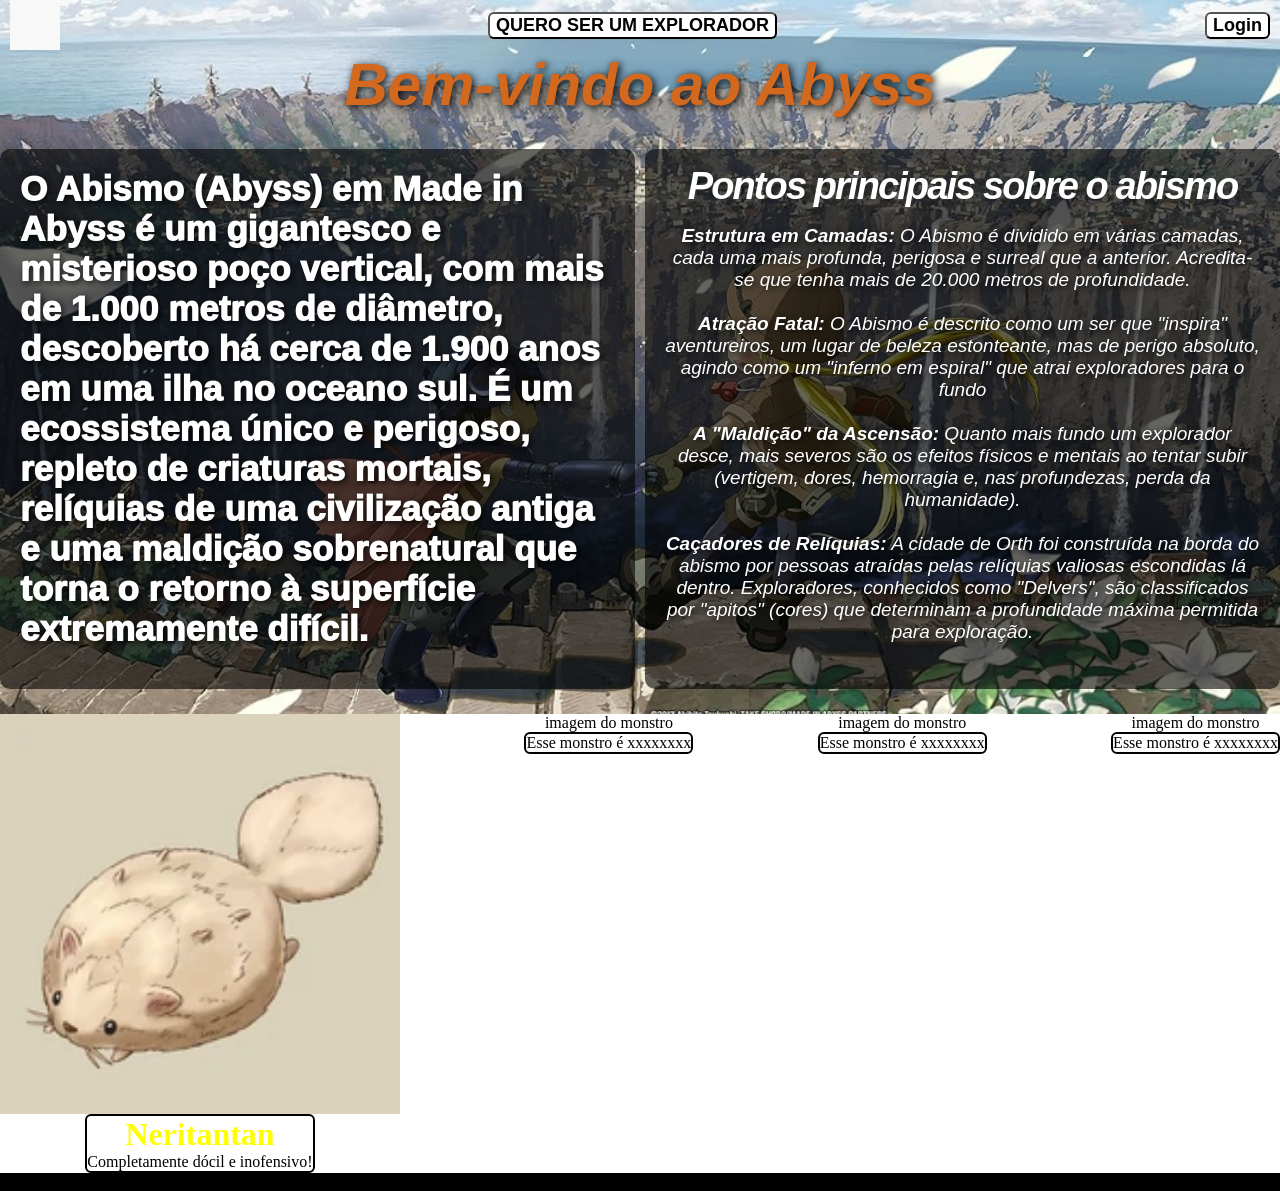
==== index.html @ b4313919 "site 50/100" ====
<!DOCTYPE html>
<html lang="en">
<head>
    <meta charset="UTF-8">
    <meta name="viewport" content="width=device-width, initial-scale=1.0">
    <title>Document</title>
    <link rel="stylesheet" href="style/style.css">
</head>
<body>
      <div class= "conteudo" id="div_conteudo">
        <div class="header">
            <div class="logo"></div>
            <button class="cadastro">QUERO SER UM EXPLORADOR</button>
            <button class="login">Login</button>
        </div>
        <div class="titulo">
        <h1>Bem-vindo ao Abyss</h1>
        </div>
        <div class="introducao">
            <div class="descricaoAbismo">
                    O Abismo (Abyss) em Made in Abyss é um gigantesco 
                    e misterioso poço vertical, com mais de 1.000 metros de diâmetro, 
                    descoberto há cerca de 1.900 anos em uma ilha no oceano sul. 
                    É um ecossistema único e perigoso, repleto de criaturas mortais, 
                    relíquias de uma civilização antiga e uma maldição sobrenatural 
                    que torna o retorno à superfície extremamente difícil.
            </div>
            <div class="caracteristicasAbismo">
                <h1>Pontos principais sobre o abismo</h1><br>
<b>Estrutura em Camadas:</b> O Abismo é dividido em várias camadas, cada uma mais profunda, perigosa e surreal que a anterior. Acredita-se que tenha mais de 20.000 metros de profundidade.<br><br>
<b>Atração Fatal:</b> O Abismo é descrito como um ser que "inspira" aventureiros, um lugar de beleza estonteante, mas de perigo absoluto, agindo como um "inferno em espiral" que atrai exploradores para o fundo<br><br>
<b>A "Maldição" da Ascensão:</b> Quanto mais fundo um explorador desce, mais severos são os efeitos físicos e mentais ao tentar subir (vertigem, dores, hemorragia e, nas profundezas, perda da humanidade).<br><br>
<b>Caçadores de Relíquias:</b> A cidade de Orth foi construída na borda do abismo por pessoas atraídas pelas relíquias valiosas escondidas lá dentro. Exploradores, conhecidos como "Delvers", são classificados
por "apitos" (cores) que determinam a profundidade máxima permitida para exploração.<br><br></li>

            </div>
    </div>
            
        </div>
             <div class="glossario">
            <div class="cartoes">
                <div class="monstros m1">
                    <div class="imagemM1">
                    </div>
                    <div class="descricao">
                        <h1>Neritantan</h1>
                        <p>Completamente dócil e inofensivo!</p>
                    </div>
                </div>
                <div class="monstros c2">
                    imagem do monstro
                    <div class="descricao">
                        Esse monstro é xxxxxxxx
                    </div>
                </div>
                <div class="monstros c3">
                    imagem do monstro
                    <div class="descricao">
                        Esse monstro é xxxxxxxx
                    </div>
                </div>
                <div class="monstros c4">
                    imagem do monstro
                    <div class="descricao">
                        Esse monstro é xxxxxxxx
                    </div>
                    
                </div>
            </div>
        </div>
        <footer>
            <div class="footer">
                Made by : Vinicius De Melo Rodrigues SPTECHER
            </div>
        </footer>

</body>
</html>
---- style/style.css ----
*{
    margin: 0;
}
.header{
    display: flex;
    justify-content: space-between;
   
    align-items: center;
    height: 50px;   
}
.logo{
    display: flex;
    background-image: url(../assets/logo.png);
    width: 50px;
    height: 50px;
    margin-left: 10px;
}
.cadastro{
    border-radius: 6px;
    outline: none;
    background:white;
    text-decoration: solid;
    font-size: large;
    font-family: Arial, Helvetica, sans-serif;
    font-weight: bold;
}
.cadastro:hover{
    background-color:gray;
    cursor: pointer;
    transition: 0.3s;
}
.login{
     border-radius: 6px;
    outline: none;
    background:white;
    text-decoration: solid;
    font-size: large;
    font-family: Arial, Helvetica, sans-serif;
    font-weight: bold;
    margin-right: 10px;
}
.conteudo{
    display: flex;
    position: relative;
    overflow: hidden;
    flex-direction: column;
    
}
.conteudo::before{
    content: "";
    top: 0; left: 0; right: 0; bottom: 0;
    position: absolute;
    background-size: cover; 
    background-image: url(../assets/background.jpg);
    z-index: -1;
    
    
}
.introducao{
    display: flex;
    flex-direction: row;
    align-items: center;
    margin-top: 5px;
    height: 590px;
}
.introducao h1{
      font-weight: 900;
    font-family: 'Arial Black', sans-serif;
    letter-spacing: -0.05em;
    line-height: 0.9;
    text-shadow: 5px 5px 5px rgba(0, 0, 0, 0.2);
    width: 100%;
}
.cartoes{
    display: flex;
    flex-direction: row;
    justify-content: space-between;
}
.glossario{
}

.cartoes{
  display: flex;
  gap: 50px;
}
.c1{

}
.descricao{
    border: 2px solid black;
    border-radius: 6px; 
}
.monstros{
    display: flex;
    flex-direction: column;
    align-items: center;
}
.footer{
    display: flex;
    background-color: black;
    justify-content: center;
}

.imagemM1{
    background-image: url(../assets/Neritantan_Anime_Square\ \(1\).webp);
    background-size: cover;
    height: 400px;
    width: 400px;
}
.descricao h1{
    display: flex;
    flex-direction: column;
    justify-content: center;
    align-items: center;
    color: yellow;
}
.descricaoAbismo{
    width: 50%;
    background-size: cover;
    font-weight: 1000;
    font-size: 35px;
    font-family:Verdana, Geneva, Tahoma, sans-serif;
    background: rgba(0, 0, 0, 0.6);
    padding: 20px;
    border-radius: 10px;
    color: #fff;
    margin-right: 10px;
    height: 500px;
    text-shadow: 2px 2px 6px rgba(0,0,0,0.8);
}
.caracteristicasAbismo{
    width: 50%;
    font-style: oblique;
    height: 500px;
    background: rgba(0, 0, 0, 0.6);
    padding: 20px;
    border-radius: 10px;
    color: #fff;
    font-size: 19px;
    font-family:Verdana, Geneva, Tahoma, sans-serif;
    text-shadow: 2px 2px 6px rgba(0,0,0,0.8);
    text-align: center;
}
.caracteristicasAbismo h1{
    
}
.titulo{
    display: flex;
    justify-content: center;
    margin-bottom: 0px;
    font-family: 'Gill Sans', 'Gill Sans MT', Calibri, 'Trebuchet MS', sans-serif;
    font-weight: 1000;
    font-style: oblique;
    color:chocolate;
    text-shadow: 2px 2px 8px black;
    font-size: 30px;
    text-align: center;
}
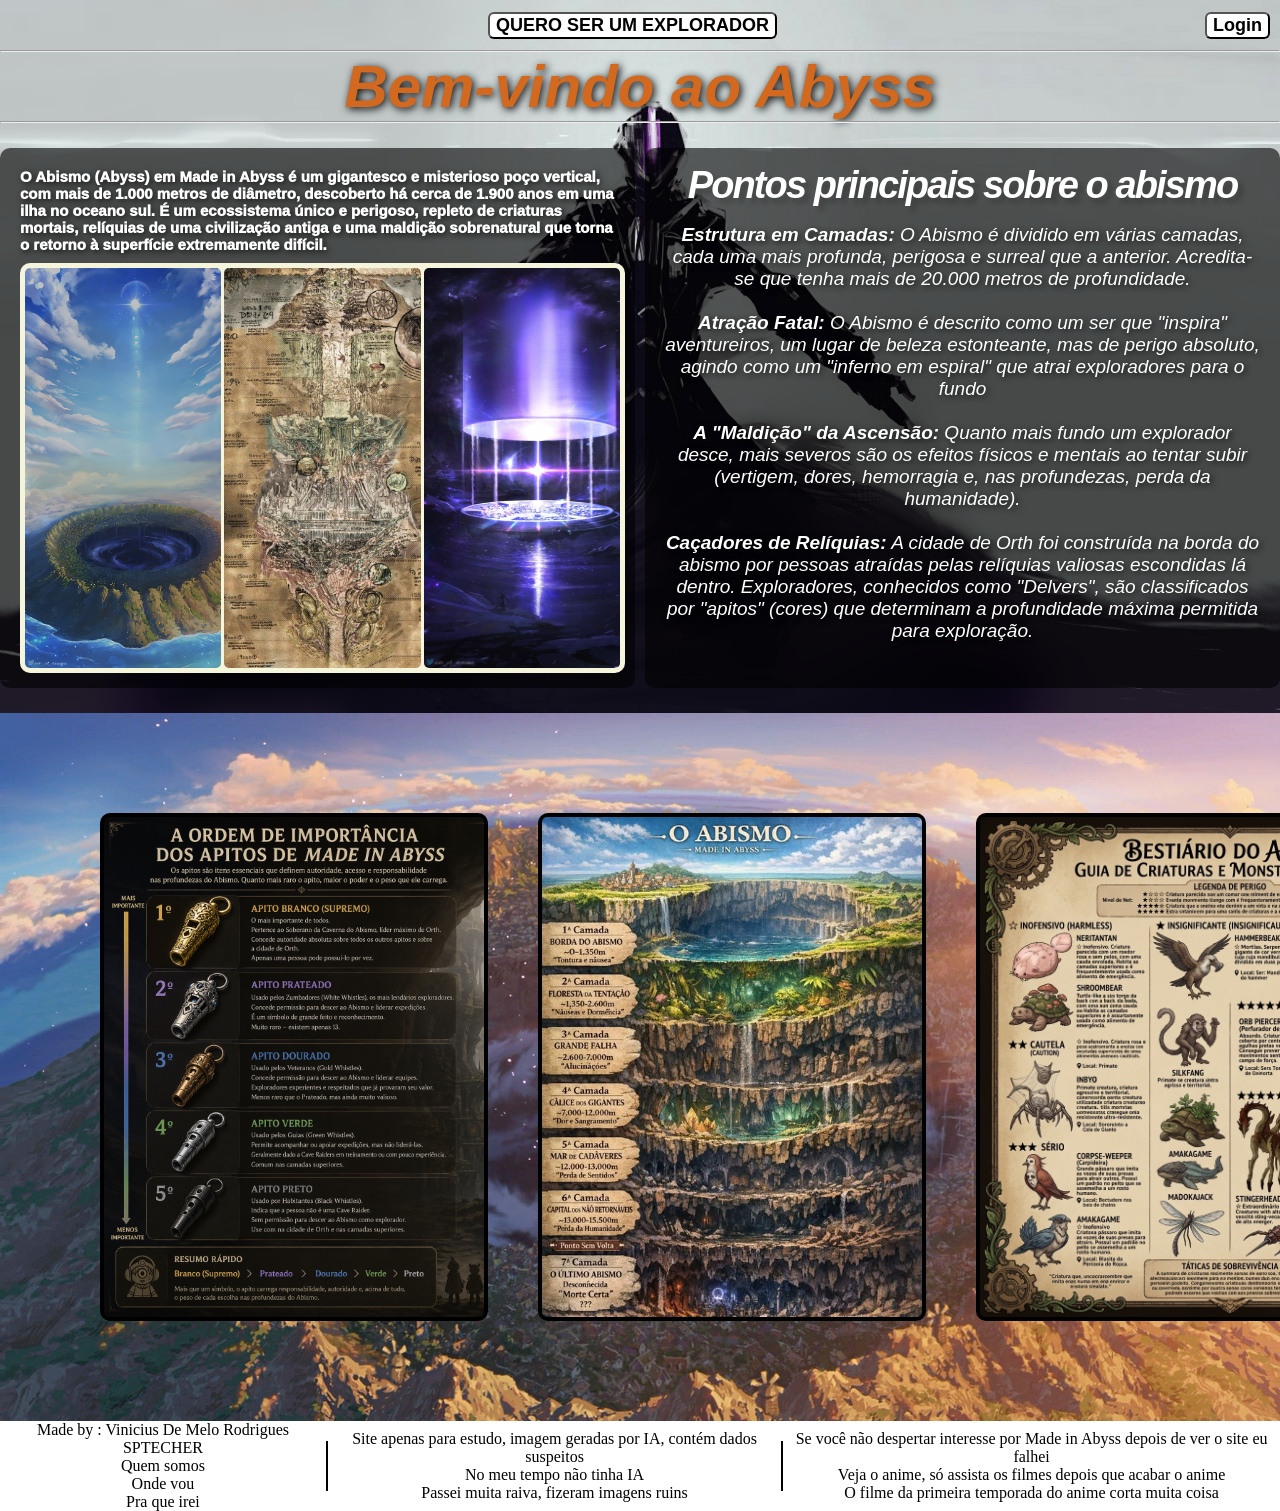
==== commit 1e6f747b: "html e css pagina principal quase terminado, falta footer e logo" ====
--- a/index.html
+++ b/index.html
@@ -13,9 +13,11 @@
             <button class="cadastro">QUERO SER UM EXPLORADOR</button>
             <button class="login">Login</button>
         </div>
+        <hr>
         <div class="titulo">
         <h1>Bem-vindo ao Abyss</h1>
         </div>
+        <hr>
         <div class="introducao">
             <div class="descricaoAbismo">
                     O Abismo (Abyss) em Made in Abyss é um gigantesco 
@@ -24,6 +26,11 @@
                     É um ecossistema único e perigoso, repleto de criaturas mortais, 
                     relíquias de uma civilização antiga e uma maldição sobrenatural 
                     que torna o retorno à superfície extremamente difícil.
+                    <div class="imagemAbismo">
+                        <div id="imagem1"></div>
+                        <div id="imagem2"></div>
+                        <div id="imagem3"></div>
+                    </div>
             </div>
             <div class="caracteristicasAbismo">
                 <h1>Pontos principais sobre o abismo</h1><br>
@@ -40,37 +47,32 @@
              <div class="glossario">
             <div class="cartoes">
                 <div class="monstros m1">
-                    <div class="imagemM1">
-                    </div>
-                    <div class="descricao">
-                        <h1>Neritantan</h1>
-                        <p>Completamente dócil e inofensivo!</p>
+                    <div class="imagemM1 aumento">
                     </div>
                 </div>
                 <div class="monstros c2">
-                    imagem do monstro
-                    <div class="descricao">
-                        Esse monstro é xxxxxxxx
-                    </div>
+                    <div class="imagemM2 aumento"></div>
                 </div>
                 <div class="monstros c3">
-                    imagem do monstro
-                    <div class="descricao">
-                        Esse monstro é xxxxxxxx
-                    </div>
-                </div>
-                <div class="monstros c4">
-                    imagem do monstro
-                    <div class="descricao">
-                        Esse monstro é xxxxxxxx
-                    </div>
-                    
+                    <div class="imagemM3 aumento"></div>
                 </div>
             </div>
         </div>
         <footer>
             <div class="footer">
-                Made by : Vinicius De Melo Rodrigues SPTECHER
+                <div>Made by : Vinicius De Melo Rodrigues SPTECHER<BR>
+                    Quem somos<BR>
+                    Onde vou<BR>
+                    Pra que irei
+                    </div>
+                <div class="barra"></div>
+                <div>Site apenas para estudo, imagem geradas por IA, contém dados suspeitos<br>
+                    No meu tempo não tinha IA <br>
+                    Passei muita raiva, fizeram imagens ruins </div>
+                <div class="barra"></div>
+                <div>Se você não despertar interesse por Made in Abyss depois de ver o site eu falhei <br>
+                    Veja o anime, só assista os filmes depois que acabar o anime<br>
+                    O filme da primeira temporada do anime corta muita coisa</div>
             </div>
         </footer>
 
--- a/style/style.css
+++ b/style/style.css
@@ -25,7 +25,7 @@
     font-weight: bold;
 }
 .cadastro:hover{
-    background-color:gray;
+    background-color:rgb(253, 253, 235);
     cursor: pointer;
     transition: 0.3s;
 }
@@ -51,74 +51,95 @@
     top: 0; left: 0; right: 0; bottom: 0;
     position: absolute;
     background-size: cover; 
-    background-image: url(../assets/background.jpg);
+    background-image: url(../assets/background4.png);
     z-index: -1;
-    
+    padding: 100px;
     
 }
 .introducao{
     display: flex;
     flex-direction: row;
     align-items: center;
-    margin-top: 5px;
     height: 590px;
 }
 .introducao h1{
-      font-weight: 900;
+    font-weight: 900;
     font-family: 'Arial Black', sans-serif;
     letter-spacing: -0.05em;
     line-height: 0.9;
     text-shadow: 5px 5px 5px rgba(0, 0, 0, 0.2);
     width: 100%;
 }
-.cartoes{
-    display: flex;
-    flex-direction: row;
-    justify-content: space-between;
-}
+
 .glossario{
-}
-
+    display: flex;
+    position: relative;
+    overflow-y:hidden;
+     background-image:url(../assets/background2.jpg);
+    background-size: cover;
+    height: 100%;
+    width: 100%;
+     justify-content: space-evenly;
+}
 .cartoes{
   display: flex;
   gap: 50px;
-}
-.c1{
-
-}
-.descricao{
-    border: 2px solid black;
-    border-radius: 6px; 
-}
+  padding: 100px;
+
+}
+
 .monstros{
     display: flex;
     flex-direction: column;
     align-items: center;
+    background-color: black;
+    padding: 4px;
+    border-radius: 10px;
+    width: 380px;
+    height: 500px;
 }
 .footer{
     display: flex;
-    background-color: black;
-    justify-content: center;
+    background-color: white;
+    justify-content:space-between;
+    align-items: center;
+    text-align: center;
 }
 
 .imagemM1{
-    background-image: url(../assets/Neritantan_Anime_Square\ \(1\).webp);
-    background-size: cover;
-    height: 400px;
-    width: 400px;
-}
-.descricao h1{
-    display: flex;
-    flex-direction: column;
-    justify-content: center;
-    align-items: center;
-    color: yellow;
+    background-image: url(../assets/apitos.png);
+    background-size: cover;
+    height: 100%;
+    width: 100%;
+    border-radius: 5px;
+}
+.imagemM2{
+    background-image: url(../assets/camadas.jpg);
+    background-size: cover;
+    height: 100%;
+    width: 100%;
+    border-radius: 5px;
+    
+}
+.imagemM3{
+    background-image: url(../assets/monstros.png);
+    background-size: cover;
+     height: 100%;
+    width: 100%;
+    border-radius: 5px;
+    
+    
+}
+.aumento:hover{
+    transform: scale(1.4);
+    transition: transform 0.5s ease;
+
 }
 .descricaoAbismo{
     width: 50%;
     background-size: cover;
     font-weight: 1000;
-    font-size: 35px;
+    font-size: 15px;
     font-family:Verdana, Geneva, Tahoma, sans-serif;
     background: rgba(0, 0, 0, 0.6);
     padding: 20px;
@@ -147,7 +168,6 @@
 .titulo{
     display: flex;
     justify-content: center;
-    margin-bottom: 0px;
     font-family: 'Gill Sans', 'Gill Sans MT', Calibri, 'Trebuchet MS', sans-serif;
     font-weight: 1000;
     font-style: oblique;
@@ -155,4 +175,39 @@
     text-shadow: 2px 2px 8px black;
     font-size: 30px;
     text-align: center;
+}
+.imagemAbismo{
+    display: flex;
+    width: 100%;
+    height: 80%;
+    justify-content: space-between;
+    margin-top: 10px;
+    background: beige;
+     padding: 5px;
+    border-radius: 10px;
+}
+#imagem1{
+    background-image: url(../assets/abismo1.jpg);
+    width: 33%;
+    height: 100%;
+    background-size: cover;
+    border-radius: 5px;
+}
+#imagem2{
+    background-image: url(../assets/abismo2.jpg);
+    width: 33%;
+    height: 100%;
+    background-size: cover;
+    border-radius: 5px;
+}
+#imagem3{
+    background-image: url(../assets/abismo3.jpg);
+    width: 33%;
+    height: 100%;
+    background-size: cover;
+    border-radius: 5px;
+}
+.barra{
+    border-right: 2px solid black;
+    height: 50px;
 }
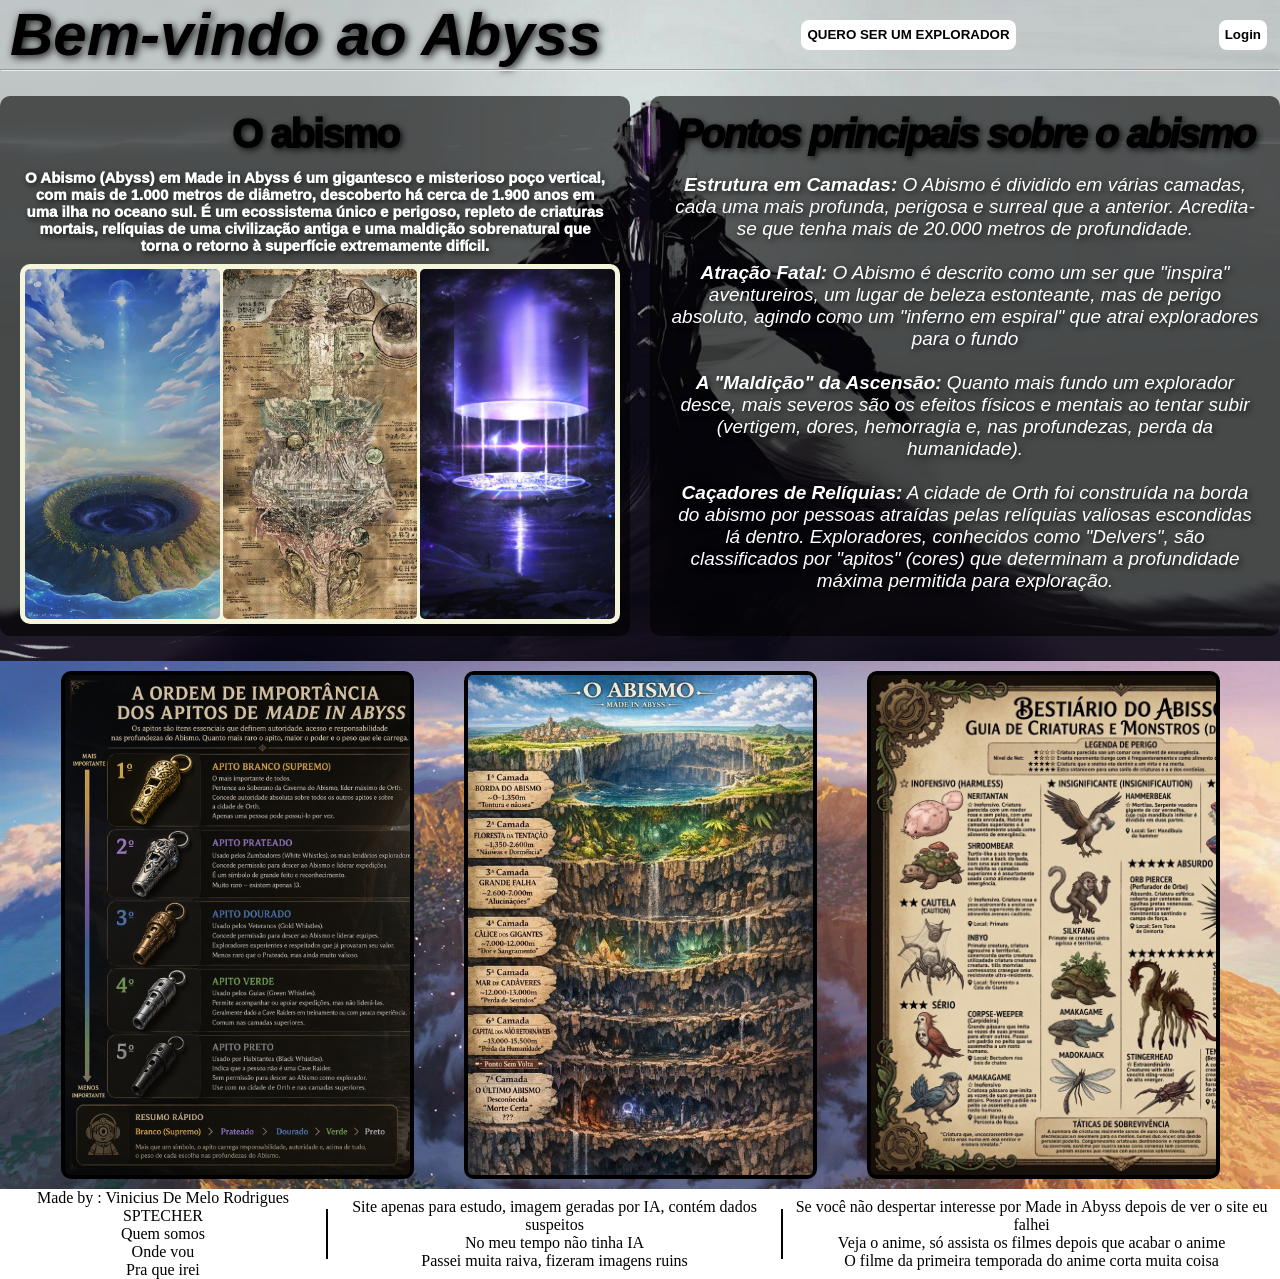
==== commit 78d88ac6: "sitezin" ====
--- a/index.html
+++ b/index.html
@@ -8,18 +8,16 @@
 </head>
 <body>
       <div class= "conteudo" id="div_conteudo">
-        <div class="header">
-            <div class="logo"></div>
-            <button class="cadastro">QUERO SER UM EXPLORADOR</button>
-            <button class="login">Login</button>
-        </div>
-        <hr>
-        <div class="titulo">
+          <div class="header">
         <h1>Bem-vindo ao Abyss</h1>
+            
+            <button class="cadastro botao">QUERO SER UM EXPLORADOR</button>
+            <button class="login botao">Login</button>
         </div>
         <hr>
         <div class="introducao">
             <div class="descricaoAbismo">
+                <h1>O abismo</h1><Br>
                     O Abismo (Abyss) em Made in Abyss é um gigantesco 
                     e misterioso poço vertical, com mais de 1.000 metros de diâmetro, 
                     descoberto há cerca de 1.900 anos em uma ilha no oceano sul. 
--- a/style/style.css
+++ b/style/style.css
@@ -4,40 +4,33 @@
 .header{
     display: flex;
     justify-content: space-between;
-   
-    align-items: center;
-    height: 50px;   
-}
-.logo{
-    display: flex;
-    background-image: url(../assets/logo.png);
-    width: 50px;
-    height: 50px;
-    margin-left: 10px;
-}
-.cadastro{
-    border-radius: 6px;
-    outline: none;
-    background:white;
-    text-decoration: solid;
-    font-size: large;
-    font-family: Arial, Helvetica, sans-serif;
-    font-weight: bold;
+    align-content: center;
+    font-family: 'Gill Sans', 'Gill Sans MT', Calibri, 'Trebuchet MS', sans-serif;
+    font-weight: 1000;
+    font-style: oblique;
+    color:black;
+    text-shadow: 2px 2px 8px black;
+    font-size: 30px;
+    padding-right: 10px;
+    padding-left: 10px;
 }
 .cadastro:hover{
     background-color:rgb(253, 253, 235);
     cursor: pointer;
     transition: 0.3s;
 }
-.login{
-     border-radius: 6px;
+
+.botao{
+     border-radius: 8px;
     outline: none;
     background:white;
     text-decoration: solid;
-    font-size: large;
     font-family: Arial, Helvetica, sans-serif;
     font-weight: bold;
-    margin-right: 10px;
+    border: 0px;
+    height: 30px;
+    margin: 3px;
+    align-self: center;
 }
 .conteudo{
     display: flex;
@@ -61,6 +54,7 @@
     flex-direction: row;
     align-items: center;
     height: 590px;
+    gap: 20px;
 }
 .introducao h1{
     font-weight: 900;
@@ -84,7 +78,7 @@
 .cartoes{
   display: flex;
   gap: 50px;
-  padding: 100px;
+  padding: 10px;
 
 }
 
@@ -95,7 +89,7 @@
     background-color: black;
     padding: 4px;
     border-radius: 10px;
-    width: 380px;
+    width: 345px;
     height: 500px;
 }
 .footer{
@@ -131,8 +125,8 @@
     
 }
 .aumento:hover{
-    transform: scale(1.4);
-    transition: transform 0.5s ease;
+    transform: scale(1.2);
+    transition: transform 0.5s  ;
 
 }
 .descricaoAbismo{
@@ -145,9 +139,16 @@
     padding: 20px;
     border-radius: 10px;
     color: #fff;
-    margin-right: 10px;
     height: 500px;
     text-shadow: 2px 2px 6px rgba(0,0,0,0.8);
+    text-align: center;
+}
+.descricaoAbismo h1{
+    font-size: 40px;
+    color: black;
+    font-family:Verdana, Geneva, Tahoma, sans-serif;
+    text-shadow: 2px 2px 6px rgba(0,0,0,0.8);
+    font-weight: 1000;
 }
 .caracteristicasAbismo{
     width: 50%;
@@ -163,23 +164,16 @@
     text-align: center;
 }
 .caracteristicasAbismo h1{
-    
-}
-.titulo{
-    display: flex;
-    justify-content: center;
-    font-family: 'Gill Sans', 'Gill Sans MT', Calibri, 'Trebuchet MS', sans-serif;
-    font-weight: 1000;
-    font-style: oblique;
-    color:chocolate;
-    text-shadow: 2px 2px 8px black;
-    font-size: 30px;
-    text-align: center;
+    font-size: 40px;
+    color: black;
+    font-family:Verdana, Geneva, Tahoma, sans-serif;
+    text-shadow: 2px 2px 6px rgba(0,0,0,0.8);
+    font-weight: 1000;
 }
 .imagemAbismo{
     display: flex;
     width: 100%;
-    height: 80%;
+    height: 70%;
     justify-content: space-between;
     margin-top: 10px;
     background: beige;
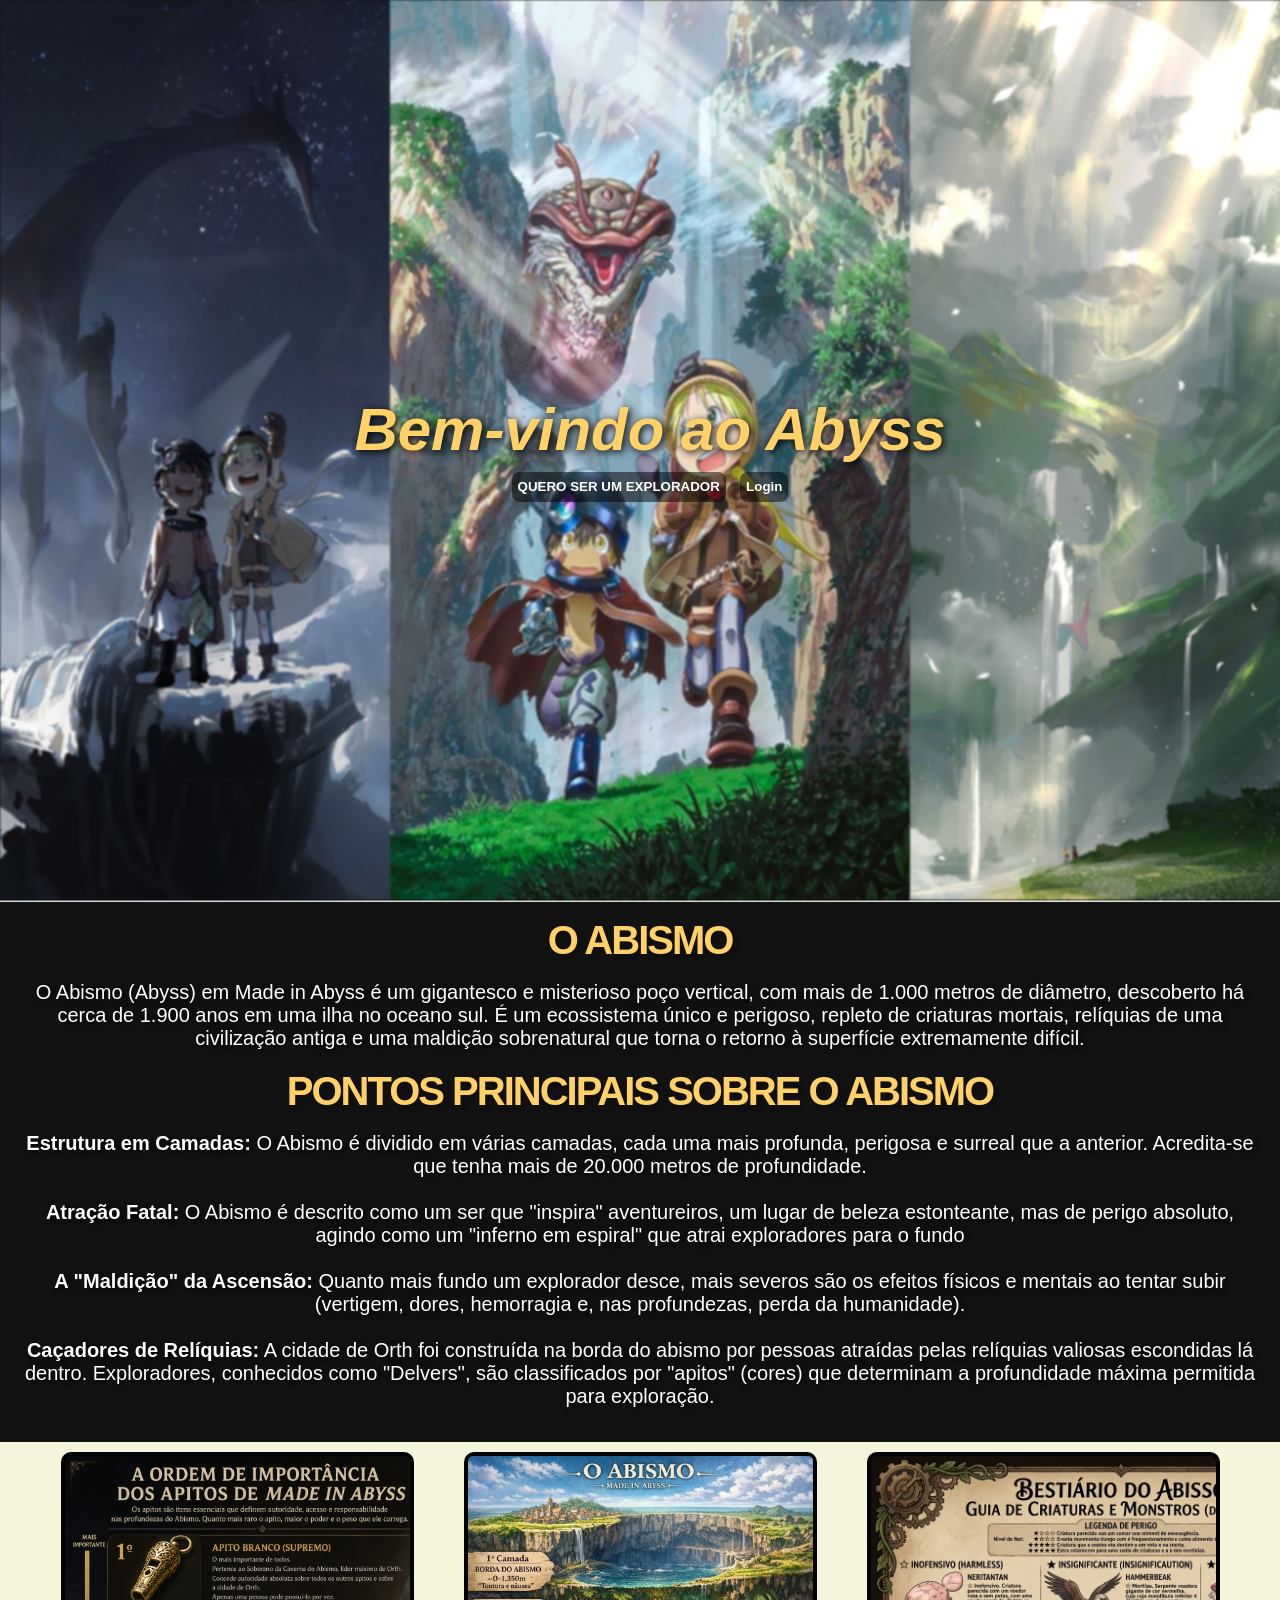
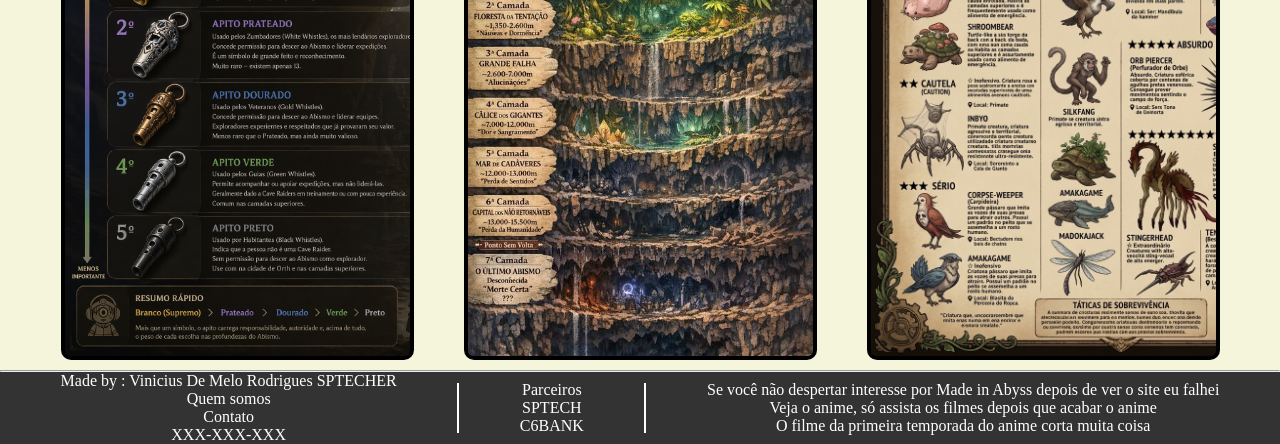
==== commit ed9f48c1: "home" ====
--- a/index.html
+++ b/index.html
@@ -1,78 +1,87 @@
 <!DOCTYPE html>
 <html lang="en">
+
 <head>
     <meta charset="UTF-8">
     <meta name="viewport" content="width=device-width, initial-scale=1.0">
     <title>Document</title>
     <link rel="stylesheet" href="style/style.css">
 </head>
+
 <body>
-      <div class= "conteudo" id="div_conteudo">
-          <div class="header">
-        <h1>Bem-vindo ao Abyss</h1>
-            
-            <button class="cadastro botao">QUERO SER UM EXPLORADOR</button>
-            <button class="login botao">Login</button>
+    <div class="conteudo" id="div_conteudo">
+        <div class="header">
+            <h1>Bem-vindo ao Abyss</h1>
+            <div class="cadastro">
+            <button onclick="cadastrar()">QUERO SER UM EXPLORADOR</button>
+            <button>Login</button>
+            </div>
         </div>
         <hr>
         <div class="introducao">
             <div class="descricaoAbismo">
-                <h1>O abismo</h1><Br>
-                    O Abismo (Abyss) em Made in Abyss é um gigantesco 
-                    e misterioso poço vertical, com mais de 1.000 metros de diâmetro, 
-                    descoberto há cerca de 1.900 anos em uma ilha no oceano sul. 
-                    É um ecossistema único e perigoso, repleto de criaturas mortais, 
-                    relíquias de uma civilização antiga e uma maldição sobrenatural 
-                    que torna o retorno à superfície extremamente difícil.
-                    <div class="imagemAbismo">
-                        <div id="imagem1"></div>
-                        <div id="imagem2"></div>
-                        <div id="imagem3"></div>
-                    </div>
-            </div>
-            <div class="caracteristicasAbismo">
-                <h1>Pontos principais sobre o abismo</h1><br>
-<b>Estrutura em Camadas:</b> O Abismo é dividido em várias camadas, cada uma mais profunda, perigosa e surreal que a anterior. Acredita-se que tenha mais de 20.000 metros de profundidade.<br><br>
-<b>Atração Fatal:</b> O Abismo é descrito como um ser que "inspira" aventureiros, um lugar de beleza estonteante, mas de perigo absoluto, agindo como um "inferno em espiral" que atrai exploradores para o fundo<br><br>
-<b>A "Maldição" da Ascensão:</b> Quanto mais fundo um explorador desce, mais severos são os efeitos físicos e mentais ao tentar subir (vertigem, dores, hemorragia e, nas profundezas, perda da humanidade).<br><br>
-<b>Caçadores de Relíquias:</b> A cidade de Orth foi construída na borda do abismo por pessoas atraídas pelas relíquias valiosas escondidas lá dentro. Exploradores, conhecidos como "Delvers", são classificados
-por "apitos" (cores) que determinam a profundidade máxima permitida para exploração.<br><br></li>
+                <h1>O ABISMO</h1><Br>
+                O Abismo (Abyss) em Made in Abyss é um gigantesco
+                e misterioso poço vertical, com mais de 1.000 metros de diâmetro,
+                descoberto há cerca de 1.900 anos em uma ilha no oceano sul.
+                É um ecossistema único e perigoso, repleto de criaturas mortais,
+                relíquias de uma civilização antiga e uma maldição sobrenatural
+                que torna o retorno à superfície extremamente difícil.<br><br>
+
+                <h1>PONTOS PRINCIPAIS SOBRE O ABISMO</h1><br>
+                <b>Estrutura em Camadas:</b> O Abismo é dividido em várias camadas, cada uma mais profunda, perigosa e
+                surreal que a anterior. Acredita-se que tenha mais de 20.000 metros de profundidade.<br><br>
+                <b>Atração Fatal:</b> O Abismo é descrito como um ser que "inspira" aventureiros, um lugar de beleza
+                estonteante, mas de perigo absoluto, agindo como um "inferno em espiral" que atrai exploradores para o
+                fundo<br><br>
+                <b>A "Maldição" da Ascensão:</b> Quanto mais fundo um explorador desce, mais severos são os efeitos
+                físicos e mentais ao tentar subir (vertigem, dores, hemorragia e, nas profundezas, perda da
+                humanidade).<br><br>
+                <b>Caçadores de Relíquias:</b> A cidade de Orth foi construída na borda do abismo por pessoas atraídas
+                pelas relíquias valiosas escondidas lá dentro. Exploradores, conhecidos como "Delvers", são
+                classificados
+                por "apitos" (cores) que determinam a profundidade máxima permitida para exploração.<br><br></li>
 
             </div>
+
+
+
+        </div>
+
     </div>
-            
-        </div>
-             <div class="glossario">
-            <div class="cartoes">
-                <div class="monstros m1">
-                    <div class="imagemM1 aumento">
-                    </div>
-                </div>
-                <div class="monstros c2">
-                    <div class="imagemM2 aumento"></div>
-                </div>
-                <div class="monstros c3">
-                    <div class="imagemM3 aumento"></div>
+    <div class="glossario">
+        <div class="cartoes">
+            <div class="monstros m1">
+                <div class="imagemM1 aumento">
                 </div>
             </div>
+            <div class="monstros c2">
+                <div class="imagemM2 aumento"></div>
+            </div>
+            <div class="monstros c3">
+                <div class="imagemM3 aumento"></div>
+            </div>
         </div>
-        <footer>
-            <div class="footer">
-                <div>Made by : Vinicius De Melo Rodrigues SPTECHER<BR>
-                    Quem somos<BR>
-                    Onde vou<BR>
-                    Pra que irei
-                    </div>
-                <div class="barra"></div>
-                <div>Site apenas para estudo, imagem geradas por IA, contém dados suspeitos<br>
-                    No meu tempo não tinha IA <br>
-                    Passei muita raiva, fizeram imagens ruins </div>
-                <div class="barra"></div>
-                <div>Se você não despertar interesse por Made in Abyss depois de ver o site eu falhei <br>
-                    Veja o anime, só assista os filmes depois que acabar o anime<br>
-                    O filme da primeira temporada do anime corta muita coisa</div>
+    </div>
+    <Hr>
+    <footer>
+        <div class="footer">
+            <div id="footer1">Made by : Vinicius De Melo Rodrigues SPTECHER<BR>
+                Quem somos<BR>
+                Contato<BR>
+                XXX-XXX-XXX
             </div>
-        </footer>
+            <div class="barra"></div>
+            <div>Parceiros<br>
+                SPTECH <br>
+                C6BANK </div>
+            <div class="barra"></div>
+            <div>Se você não despertar interesse por Made in Abyss depois de ver o site eu falhei <br>
+                Veja o anime, só assista os filmes depois que acabar o anime<br>
+                O filme da primeira temporada do anime corta muita coisa</div>
+        </div>
+    </footer>
 
 </body>
+
 </html>
--- a/style/style.css
+++ b/style/style.css
@@ -3,27 +3,46 @@
 }
 .header{
     display: flex;
-    justify-content: space-between;
-    align-content: center;
+    flex-direction: column;
+    position: relative;
+    justify-content: center;
+    align-items: center;
     font-family: 'Gill Sans', 'Gill Sans MT', Calibri, 'Trebuchet MS', sans-serif;
     font-weight: 1000;
     font-style: oblique;
-    color:black;
+    color:#FFD166;
     text-shadow: 2px 2px 8px black;
     font-size: 30px;
     padding-right: 10px;
     padding-left: 10px;
-}
-.cadastro:hover{
-    background-color:rgb(253, 253, 235);
+   width: 100%;
+    height: 100vh;
+    z-index: 0;
+}
+
+.header::before{
+    content: "";
+    position: absolute;
+    inset: 0;
+    z-index: -1;
+    overflow: hidden;
+     filter: blur(1px);
+     background-image: url(../assets/prushka.jpg),url(../assets/prushka2.jpg),url(../assets/prushka3.jpg);
+    background-position: left,center,right;
+    background-size: 30% 100%,40% 100%,30% 100%;
+    background-repeat: no-repeat;
+}
+.cadastro button:hover{
+    background-color:aqua;
     cursor: pointer;
     transition: 0.3s;
 }
 
-.botao{
+.cadastro button{
      border-radius: 8px;
     outline: none;
-    background:white;
+    background-color: rgba(0, 0, 0, 0.5);
+    color: white;
     text-decoration: solid;
     font-family: Arial, Helvetica, sans-serif;
     font-weight: bold;
@@ -37,24 +56,15 @@
     position: relative;
     overflow: hidden;
     flex-direction: column;
-    
-}
-.conteudo::before{
-    content: "";
-    top: 0; left: 0; right: 0; bottom: 0;
-    position: absolute;
-    background-size: cover; 
-    background-image: url(../assets/background4.png);
-    z-index: -1;
-    padding: 100px;
-    
+    background-color: #121212;
 }
 .introducao{
     display: flex;
-    flex-direction: row;
-    align-items: center;
-    height: 590px;
+    flex-direction:row;
+    align-items: center;
+    justify-content: space-between;
     gap: 20px;
+    height: fit-content ;
 }
 .introducao h1{
     font-weight: 900;
@@ -63,13 +73,14 @@
     line-height: 0.9;
     text-shadow: 5px 5px 5px rgba(0, 0, 0, 0.2);
     width: 100%;
+    color: #FFD166;
 }
 
 .glossario{
     display: flex;
     position: relative;
     overflow-y:hidden;
-     background-image:url(../assets/background2.jpg);
+     background-color: beige;
     background-size: cover;
     height: 100%;
     width: 100%;
@@ -94,10 +105,15 @@
 }
 .footer{
     display: flex;
-    background-color: white;
-    justify-content:space-between;
+    color: white;
+    background-color: #333333;
+    justify-content:space-evenly;
     align-items: center;
     text-align: center;
+}
+#footer1{
+    display: flex;
+    justify-content: center;
 }
 
 .imagemM1{
@@ -130,53 +146,24 @@
 
 }
 .descricaoAbismo{
-    width: 50%;
-    background-size: cover;
-    font-weight: 1000;
-    font-size: 15px;
+    width: 100%;
+    background-size: cover;
+    font-weight: 100;
+    font-size: 20px;
     font-family:Verdana, Geneva, Tahoma, sans-serif;
-    background: rgba(0, 0, 0, 0.6);
     padding: 20px;
     border-radius: 10px;
-    color: #fff;
+    color: white;
     height: 500px;
     text-shadow: 2px 2px 6px rgba(0,0,0,0.8);
     text-align: center;
 }
-.descricaoAbismo h1{
-    font-size: 40px;
-    color: black;
-    font-family:Verdana, Geneva, Tahoma, sans-serif;
-    text-shadow: 2px 2px 6px rgba(0,0,0,0.8);
-    font-weight: 1000;
-}
-.caracteristicasAbismo{
-    width: 50%;
-    font-style: oblique;
-    height: 500px;
-    background: rgba(0, 0, 0, 0.6);
-    padding: 20px;
-    border-radius: 10px;
-    color: #fff;
-    font-size: 19px;
-    font-family:Verdana, Geneva, Tahoma, sans-serif;
-    text-shadow: 2px 2px 6px rgba(0,0,0,0.8);
-    text-align: center;
-}
-.caracteristicasAbismo h1{
-    font-size: 40px;
-    color: black;
-    font-family:Verdana, Geneva, Tahoma, sans-serif;
-    text-shadow: 2px 2px 6px rgba(0,0,0,0.8);
-    font-weight: 1000;
-}
 .imagemAbismo{
     display: flex;
     width: 100%;
-    height: 70%;
+    height: 50%;
     justify-content: space-between;
     margin-top: 10px;
-    background: beige;
      padding: 5px;
     border-radius: 10px;
 }
@@ -184,24 +171,30 @@
     background-image: url(../assets/abismo1.jpg);
     width: 33%;
     height: 100%;
-    background-size: cover;
-    border-radius: 5px;
+    background-size: contain;
+    background-repeat: no-repeat;
+    background-position: center;
+
 }
 #imagem2{
     background-image: url(../assets/abismo2.jpg);
     width: 33%;
     height: 100%;
-    background-size: cover;
-    border-radius: 5px;
+    background-size: contain;
+    background-repeat: no-repeat;
+    background-position: center;
+    border-radius: 10px;
 }
 #imagem3{
     background-image: url(../assets/abismo3.jpg);
     width: 33%;
     height: 100%;
-    background-size: cover;
-    border-radius: 5px;
+    background-size: contain;
+    background-repeat: no-repeat;
+    background-position: center;
+    border-radius: 10px;
 }
 .barra{
-    border-right: 2px solid black;
+    border-right: 2px solid white;
     height: 50px;
 }
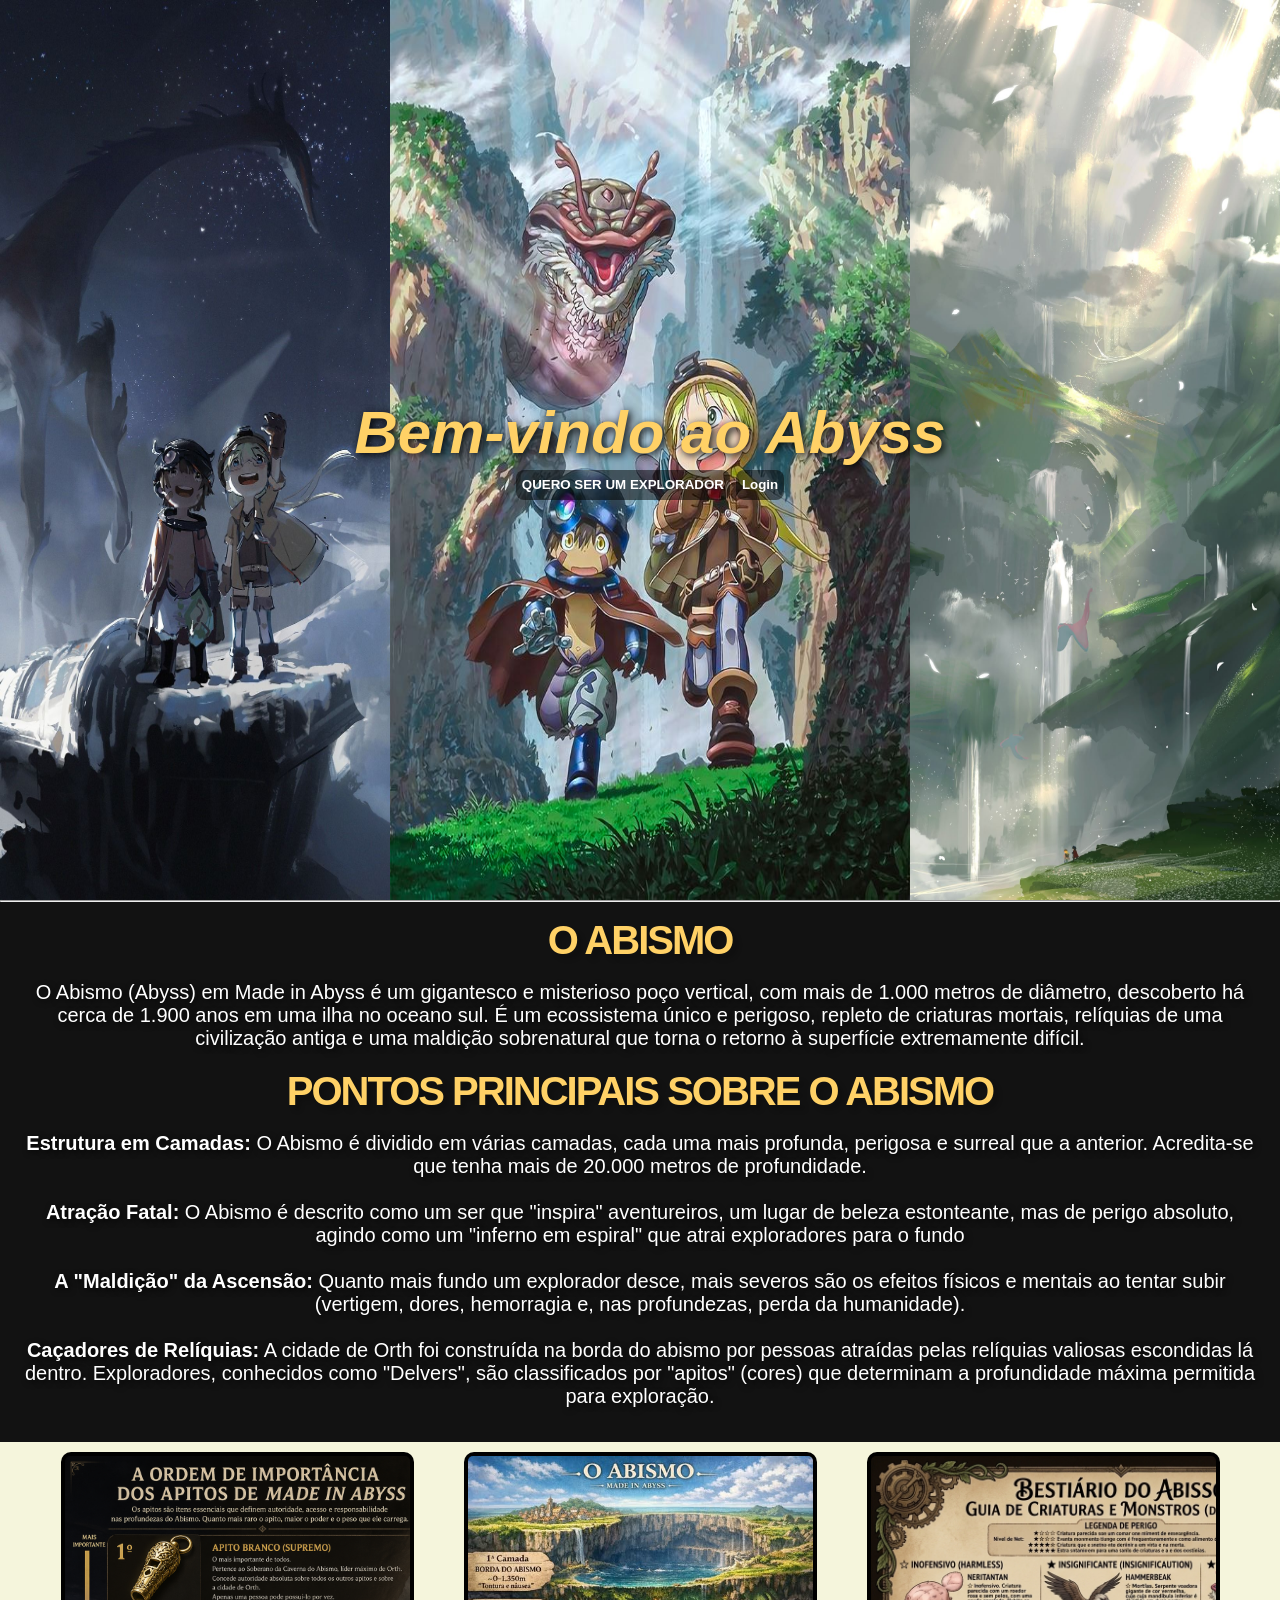
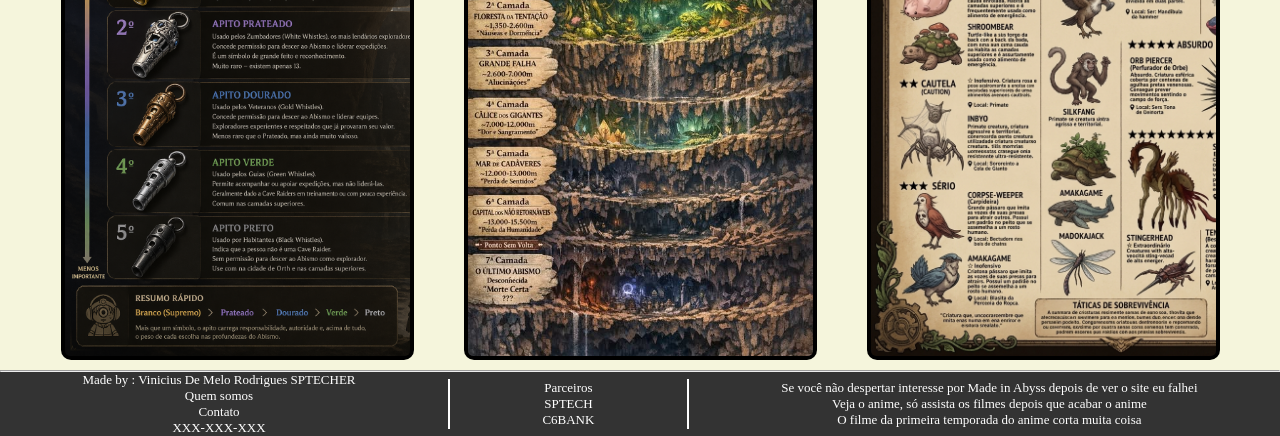
==== commit e632b844: "modal registrar e login" ====
--- a/index.html
+++ b/index.html
@@ -13,9 +13,39 @@
         <div class="header">
             <h1>Bem-vindo ao Abyss</h1>
             <div class="cadastro">
-            <button onclick="cadastrar()">QUERO SER UM EXPLORADOR</button>
-            <button>Login</button>
+            <button id="abrirModal" onclick="cadastrar()">QUERO SER UM EXPLORADOR</button>
+            <dialog id="modalCadastro">   
+                <div class="estiloModal">
+                    <button class="X" onclick="fecharModal()">X</button>
+                    <h1>Cadastro</h1>
+                    
+                    <input type="text" placeholder="Nome">
+                    <input type="text" placeholder="E-mail">
+                    <select name="" id="">
+                        <option value=""disabled selected>Sexo</option>
+                        <option value="">Masculino</option>
+                        <option value="">Feminino</option>
+                        <option value="">Outro</option></select>
+                    <input type="text" placeholder="Senha">
+                    <input type="text" placeholder="Confirmar Senha">
+                    <button class="fechamentoModal"onclick="fecharModal()">Cadastrar</button>
+                </div>
+                
+            </dialog>
+            <button id="abrirModal" onclick="login()">Login</button>
+            <dialog id="modalLogin">   
+                <div class="estiloModal">
+                    <button class="botaoX" onclick="fecharModalLogin()">X</button>
+                    <h1>Login</h1>
+                    
+                    <input type="text" placeholder="Nome">
+                    <input type="text" placeholder="E-mail">
+                    <input type="text" placeholder="Senha">
+                    <button class="fechamentoModal"onclick="fecharModalLogin()">Login</button>
+                    
+            
             </div>
+        </div>
         </div>
         <hr>
         <div class="introducao">
@@ -84,4 +114,21 @@
 
 </body>
 
-</html>+</html>
+
+<script>
+    let modal = document.querySelector("#modalCadastro")
+    let modalLogin = document.querySelector("#modalLogin")
+    function cadastrar(){
+        modal.showModal()
+    }
+    function fecharModal(){
+        modal.close()
+    }
+     function fecharModalLogin(){
+        modalLogin.close()
+    }
+      function login(){
+        modalLogin.showModal()
+    }
+</script>
--- a/style/style.css
+++ b/style/style.css
@@ -26,11 +26,13 @@
     inset: 0;
     z-index: -1;
     overflow: hidden;
-     filter: blur(1px);
      background-image: url(../assets/prushka.jpg),url(../assets/prushka2.jpg),url(../assets/prushka3.jpg);
     background-position: left,center,right;
     background-size: 30% 100%,40% 100%,30% 100%;
     background-repeat: no-repeat;
+}
+.cadastro{
+    display: flex;
 }
 .cadastro button:hover{
     background-color:aqua;
@@ -110,6 +112,9 @@
     justify-content:space-evenly;
     align-items: center;
     text-align: center;
+    gap: 10px;
+    font-size: small;
+    font-style:normal
 }
 #footer1{
     display: flex;
@@ -197,4 +202,47 @@
 .barra{
     border-right: 2px solid white;
     height: 50px;
-}+}
+dialog  {
+    width: 350px;
+    height: 500px;
+    top: 50%;
+    left: 50%;
+    transform: translate(-50%, -50%);
+     background-image: url(../assets/hello.jpg);
+    background-position: center;
+    background-size: cover;
+    background-repeat: no-repeat;
+
+}
+.estiloModal{
+    display: flex;
+    flex-direction: column;
+    width: 100%;
+    height: 100%;
+    row-gap: 20px;
+    align-items: center;
+    
+}
+.estiloModal input,select{
+    width: 100%;
+    border-radius: 5px;
+    padding: 10px;
+    border-style:double;
+    outline: none;
+    color: black;
+}
+.estiloModal h1{
+     font-family: 'Gill Sans', 'Gill Sans MT', Calibri, 'Trebuchet MS', sans-serif;
+    font-weight: 1000;
+    font-style: oblique;
+    color:#FFD166;
+    text-shadow: 2px 2px 8px black;
+    font-size:80px;
+    gap:10px;
+    
+}
+.fechamentoModal{
+    gap: 5px;
+    padding: 5px;
+}
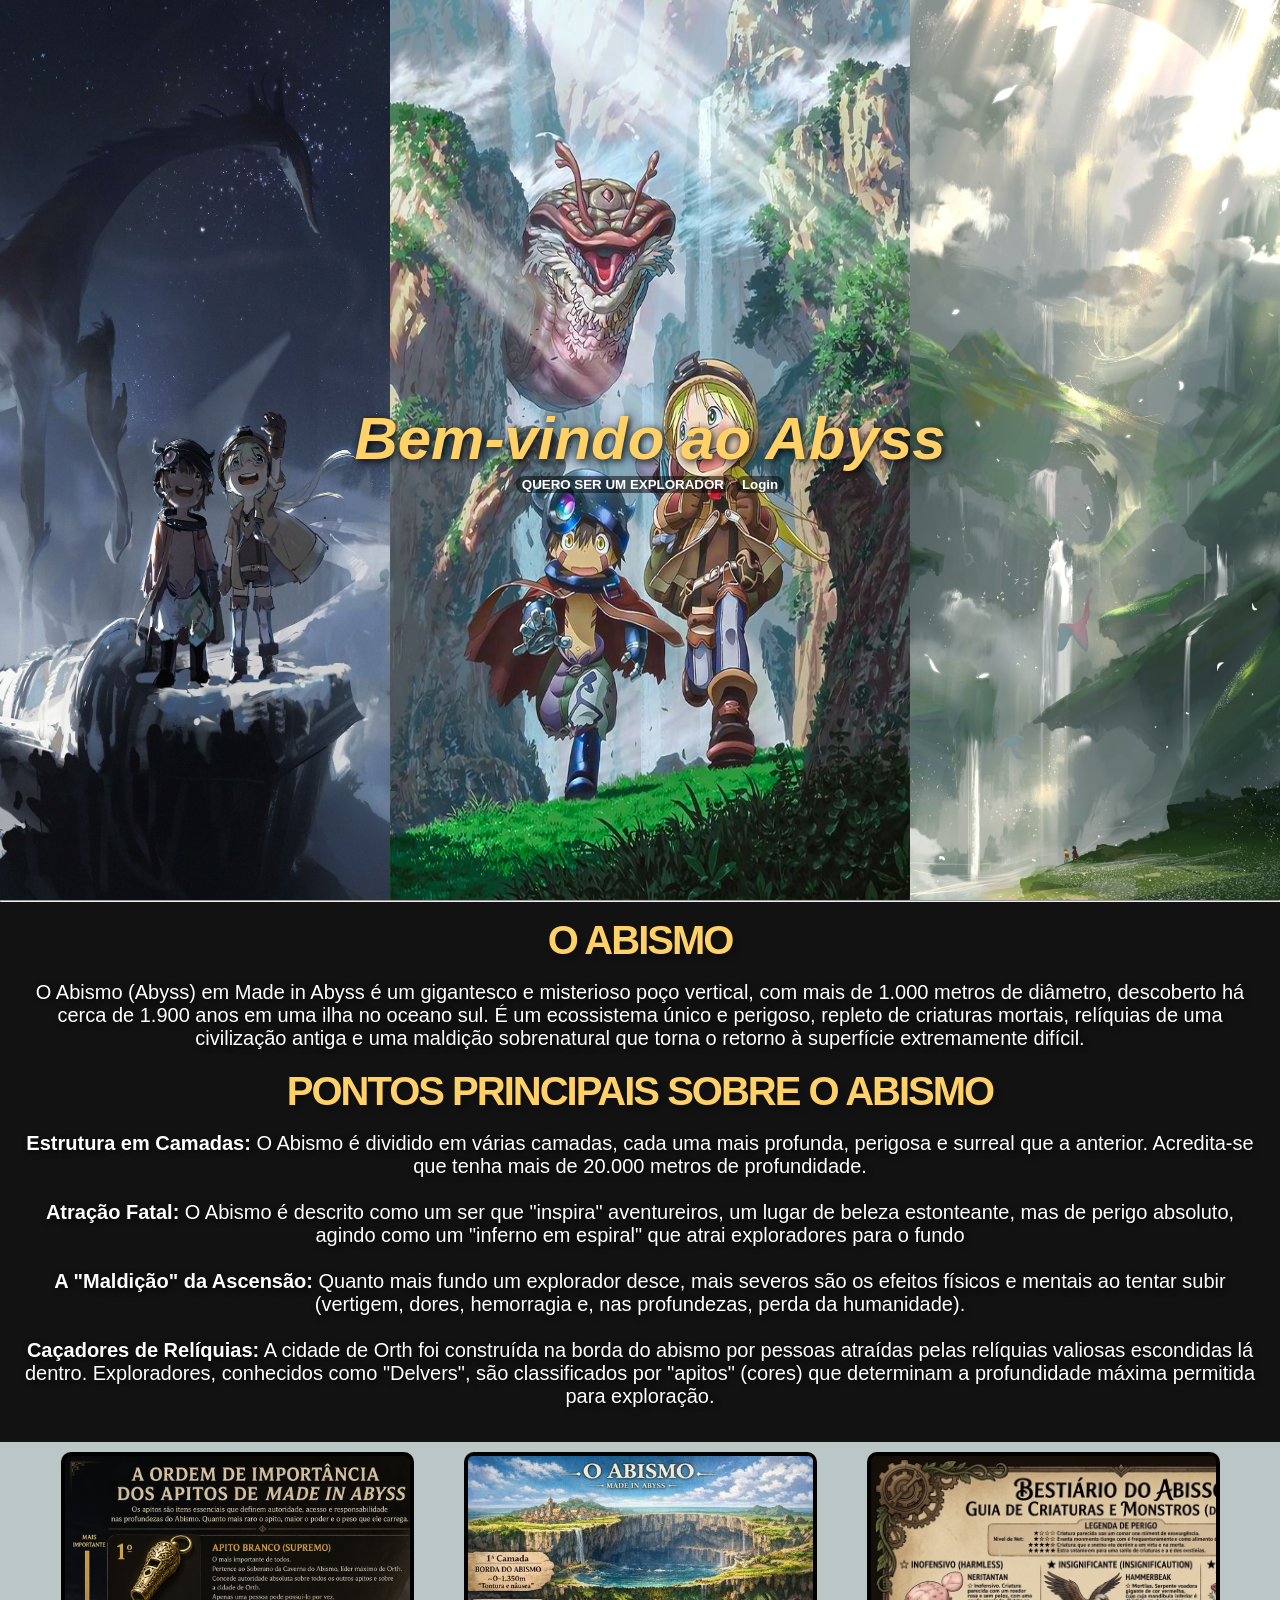
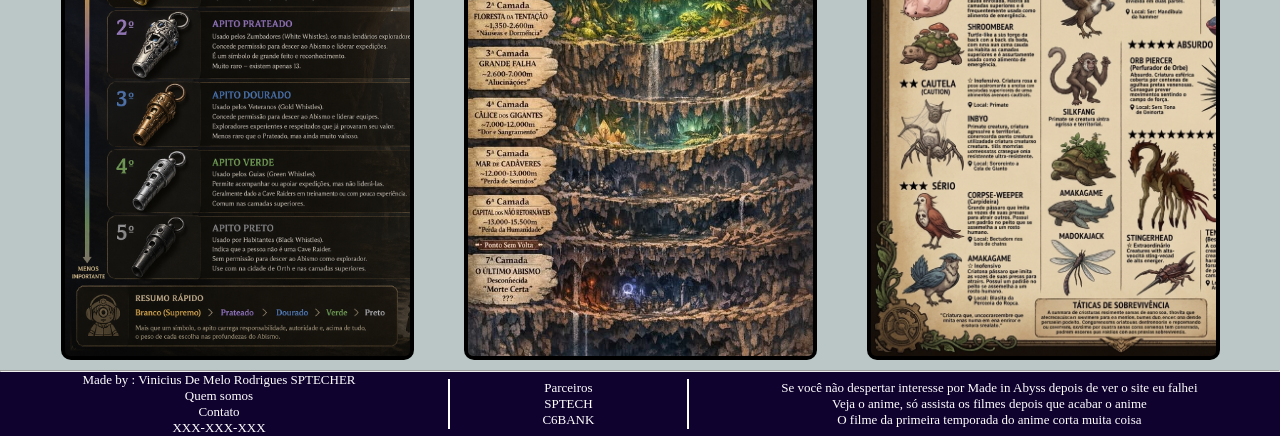
==== commit 2afb5176: "começo da tela de usuario" ====
--- a/index.html
+++ b/index.html
@@ -32,7 +32,7 @@
                 </div>
                 
             </dialog>
-            <button id="abrirModal" onclick="login()">Login</button>
+            <button id="abrirModal" onclick="login() ">Login</button>
             <dialog id="modalLogin">   
                 <div class="estiloModal">
                     <button class="botaoX" onclick="fecharModalLogin()">X</button>
@@ -41,7 +41,7 @@
                     <input type="text" placeholder="Nome">
                     <input type="text" placeholder="E-mail">
                     <input type="text" placeholder="Senha">
-                    <button class="fechamentoModal"onclick="fecharModalLogin()">Login</button>
+                    <a class="fechamentoModal" href="Usuario.html">Login</a>
                     
             
             </div>
--- a/style/style.css
+++ b/style/style.css
@@ -41,6 +41,7 @@
 }
 
 .cadastro button{
+    display: flex;
      border-radius: 8px;
     outline: none;
     background-color: rgba(0, 0, 0, 0.5);
@@ -49,9 +50,9 @@
     font-family: Arial, Helvetica, sans-serif;
     font-weight: bold;
     border: 0px;
-    height: 30px;
     margin: 3px;
-    align-self: center;
+    justify-self: end;
+    align-self: flex-end;
 }
 .conteudo{
     display: flex;
@@ -82,7 +83,7 @@
     display: flex;
     position: relative;
     overflow-y:hidden;
-     background-color: beige;
+     background-color: rgb(186, 199, 198);
     background-size: cover;
     height: 100%;
     width: 100%;
@@ -108,7 +109,7 @@
 .footer{
     display: flex;
     color: white;
-    background-color: #333333;
+    background-color: #10022f;
     justify-content:space-evenly;
     align-items: center;
     text-align: center;
@@ -152,14 +153,14 @@
 }
 .descricaoAbismo{
     width: 100%;
-    background-size: cover;
+    height: 500px;
+    background-size: cover;
+    padding: 20px;
+    border-radius: 10px;
     font-weight: 100;
     font-size: 20px;
     font-family:Verdana, Geneva, Tahoma, sans-serif;
-    padding: 20px;
-    border-radius: 10px;
-    color: white;
-    height: 500px;
+    color: white;
     text-shadow: 2px 2px 6px rgba(0,0,0,0.8);
     text-align: center;
 }
@@ -243,6 +244,139 @@
     
 }
 .fechamentoModal{
-    gap: 5px;
+    text-decoration: none;
+    color: #FFD166;
+    text-shadow: none;
     padding: 5px;
 }
+
+aside{
+    display: flex;
+    height: 100vh;
+    width: 300px;
+    background-color: rgba(0, 0, 0, 0.777);
+    font-family: sans-serif;
+}
+.tela{
+    display: flex;
+    flex-direction: row;
+    background: beige;
+}
+
+.Menu{
+    display: flex;
+    flex-direction: column;
+    gap: 20px;
+    margin-top: 15px;
+    margin-left: 15px;
+}
+.Menu h1{
+    text-decoration: none;
+    color: white;
+    font-size: 25px;
+}
+.Menu a{
+    text-decoration: none;
+    font-size: 15px;
+    color: white;
+}
+.headerUsuario{
+    height: 80px;
+    background-color: black;
+    display: flex;
+    align-items: center;
+    gap: 20px;
+    border-right: 20px;
+}
+.headerUsuario a{
+    margin-right: 20px;
+    background-color: white;
+    padding: 5px;
+    border-radius: 3px;
+    text-decoration: none;
+    
+}
+.botaoUsuario{
+    display: flex;
+    justify-content: flex-end;
+    width: 100%;
+}
+.personagens{
+    display: flex;
+    flex-wrap: wrap;
+    gap: 30px;
+    justify-content: space-around;
+}
+.cartoesPersonagens{
+    display: flex;
+    height: 300px;
+    width: 300px;
+    border-radius: 10px;
+    
+}
+
+.titulos{
+    display: flex;
+    flex-direction: column;
+    gap: 10px
+}
+.titulos h1{
+    font-weight: 900;
+    font-family: 'Arial Black', sans-serif;
+    letter-spacing: -0.05em;
+    line-height: 0.9;
+    text-shadow: 5px 5px 5px rgba(0, 0, 0, 0.2);
+    align-self: center;
+    color: black;
+
+}
+#riko{
+    background-image: url(../assets/riko.jpg);
+    background-size: cover;
+}
+
+#reg{
+    background-image: url(../assets/reg.jpg);
+    background-size: cover;
+}
+#nanachi{
+    background-image: url(../assets/nanachi.jpg);
+    background-size: cover;
+}
+#liza{
+    background-image: url(../assets/liza.jpg);
+    background-size: cover;
+}
+#ozen{
+    background-image: url(../assets/ozen.jpg);
+    background-size: cover;
+}
+#bondrewd{
+    background-image: url(../assets/bondrewd.jpg);
+    background-size: cover;
+}
+
+#mitty{
+    background-image: url(../assets/mitty.jpg);
+    background-size: cover;
+}
+
+#faputa{
+    background-image: url(../assets/faputa.jpg);
+    background-size: cover;
+}
+
+.descricao{
+    display: flex;
+    flex-direction: column;
+    align-items: center;
+    gap:5px;
+    text-align: center;
+    justify-content: space-evenly;
+    font-size: 20px;
+    font-family:Verdana, Geneva, Tahoma, sans-serif;
+    color: white;
+    text-shadow: 2px 2px 6px rgba(0,0,0,0.8);
+    text-align: center;
+}
+
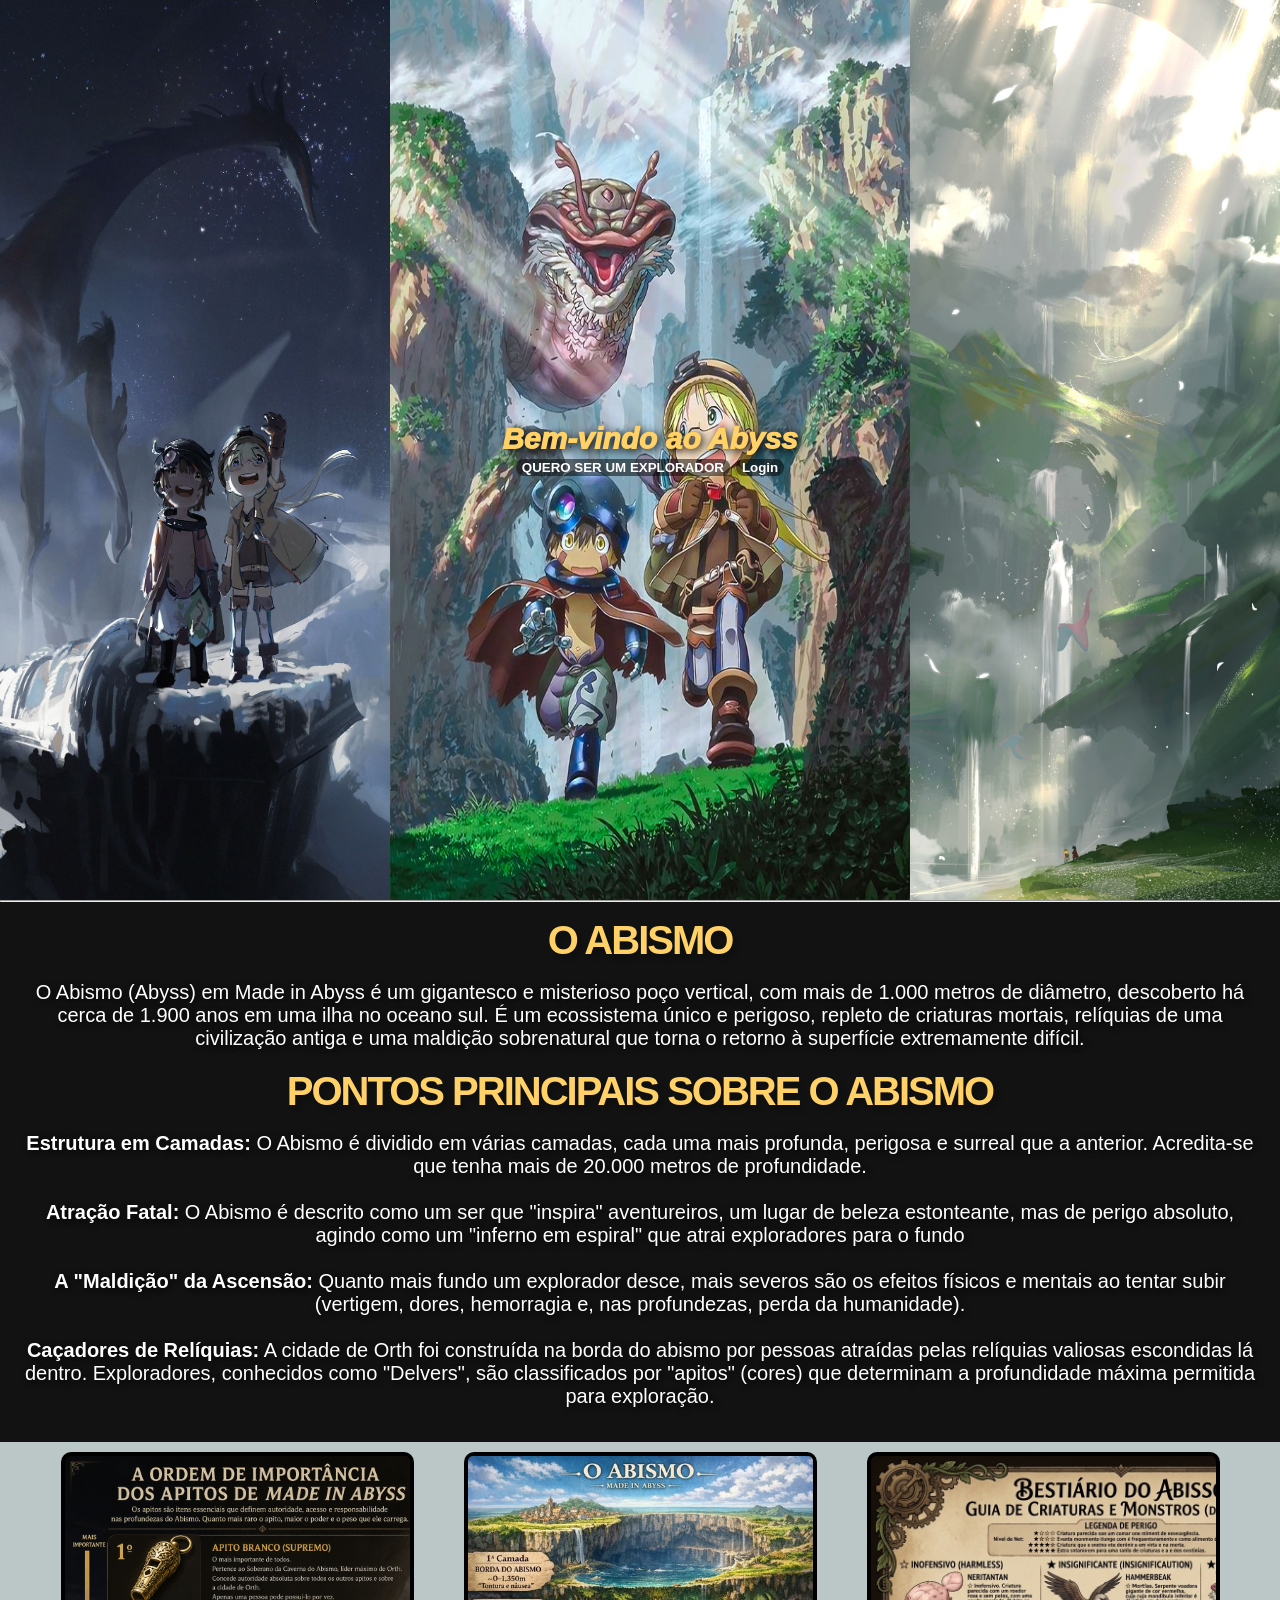
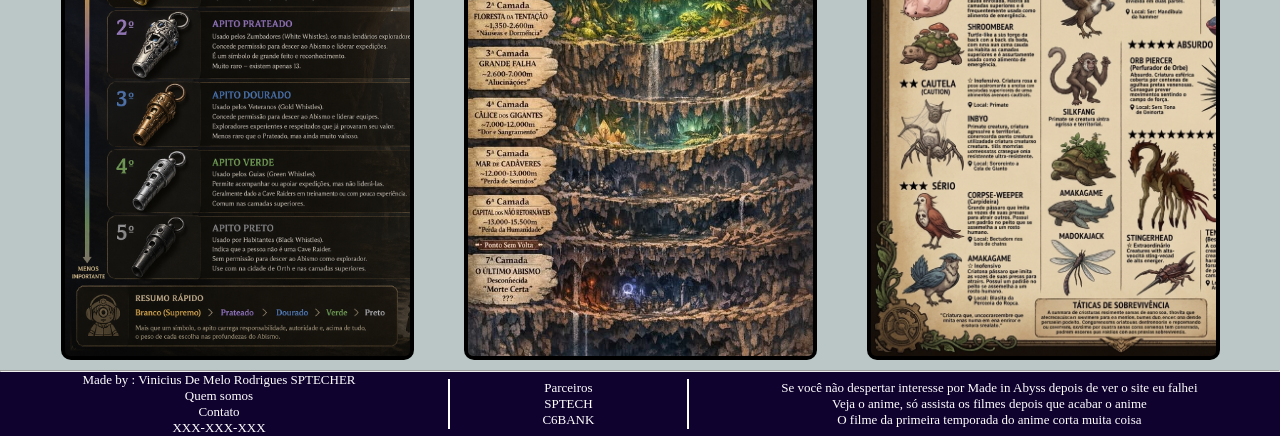
==== commit 6c9eb2aa: "validacao do cadastro, termino do css html do site praticamente completo" ====
--- a/index.html
+++ b/index.html
@@ -13,39 +13,44 @@
         <div class="header">
             <h1>Bem-vindo ao Abyss</h1>
             <div class="cadastro">
-            <button id="abrirModal" onclick="cadastrar()">QUERO SER UM EXPLORADOR</button>
-            <dialog id="modalCadastro">   
-                <div class="estiloModal">
-                    <button class="X" onclick="fecharModal()">X</button>
-                    <h1>Cadastro</h1>
-                    
-                    <input type="text" placeholder="Nome">
-                    <input type="text" placeholder="E-mail">
-                    <select name="" id="">
-                        <option value=""disabled selected>Sexo</option>
-                        <option value="">Masculino</option>
-                        <option value="">Feminino</option>
-                        <option value="">Outro</option></select>
-                    <input type="text" placeholder="Senha">
-                    <input type="text" placeholder="Confirmar Senha">
-                    <button class="fechamentoModal"onclick="fecharModal()">Cadastrar</button>
-                </div>
-                
-            </dialog>
-            <button id="abrirModal" onclick="login() ">Login</button>
-            <dialog id="modalLogin">   
-                <div class="estiloModal">
-                    <button class="botaoX" onclick="fecharModalLogin()">X</button>
-                    <h1>Login</h1>
-                    
-                    <input type="text" placeholder="Nome">
-                    <input type="text" placeholder="E-mail">
-                    <input type="text" placeholder="Senha">
-                    <a class="fechamentoModal" href="Usuario.html">Login</a>
-                    
-            
-            </div>
-        </div>
+                <button id="abrirModal" onclick="cadastrar()">QUERO SER UM EXPLORADOR</button>
+                <dialog id="modalCadastro">
+                    <div class="estiloModal">
+                        <button class="X" onclick="fecharModal()">X</button>
+                        <h1>Cadastro</h1>
+
+                        <input id="cadastroNome" type="text" placeholder="Nome">
+                        <span id="validarNome" class="validacao"></span>
+                        <input id="cadastroEmail" type="text" placeholder="E-mail">
+                        <span id="validarEmail" class="validacao"></span>
+                        <select name="" id="cadastroSexo">
+                            <option value="" disabled selected>Sexo</option>
+                            <option value="">Masculino</option>
+                            <option value="">Feminino</option>
+                            <option value="">Outro</option>
+                        </select>
+                        <input id="cadastroSenha" type="text" placeholder="Senha">
+                        <span id="validarSenha" class="validacao"></span>
+                        <input id="cadastroConfirmar" type="text" placeholder="Confirmar Senha">
+                        <span id="validarConfirmar" class="validacao"></span>
+                        <button onclick="fecharModal()">Cadastrar</button>
+                    </div>
+
+                </dialog>
+                <button id="abrirModal" onclick="login() ">Login</button>
+                <dialog id="modalLogin">
+                    <div class="estiloModal">
+                        <button onclick="fecharModalLogin()">X</button>
+                        <h1>Login</h1>
+
+                        <input type="text" placeholder="Nome">
+                        <input type="text" placeholder="E-mail">
+                        <input type="text" placeholder="Senha">
+                        <a id="Logar" href="Usuario.html">Login</a>
+
+
+                    </div>
+            </div>
         </div>
         <hr>
         <div class="introducao">
@@ -119,16 +124,84 @@
 <script>
     let modal = document.querySelector("#modalCadastro")
     let modalLogin = document.querySelector("#modalLogin")
-    function cadastrar(){
+    let cadastroNome = document.querySelector("#cadastroNome")
+    let cadastroEmail = document.querySelector("#cadastroEmail")
+     let cadastroSexo = document.querySelector("#cadastroSexo")
+    let cadastroSenha = document.querySelector("#cadastroSenha")
+     let cadastroConfirmar= document.querySelector("#cadastroConfirmar")
+     let validarNome = document.querySelector ("#validarNome")
+     let caracteresEspeciais = ["!","@","#","$","%","*"]
+     let numeros = ["0","1","2","3","4","5","6","7","8","9"]
+     
+    function cadastrar() {
         modal.showModal()
     }
-    function fecharModal(){
+    function fecharModal() {
         modal.close()
     }
-     function fecharModalLogin(){
+    function fecharModalLogin() {
         modalLogin.close()
     }
-      function login(){
+    function login() {
         modalLogin.showModal()
     }
+
+    cadastroNome.addEventListener('input',function(){
+        let valor = cadastroNome.value
+        let temCaracteresEspeciais = caracteresEspeciais.some(function(caracteresEX) {
+                return valor.includes(caracteresEX);
+            });
+
+        let temNumeros = numeros.some(function(numero) {
+                return valor.includes(numero);
+            });
+        
+        if(cadastroNome.value.length<=5||!temCaracteresEspeciais||!temNumeros
+        ||cadastroNome.value.toUpperCase() == cadastroNome.value ||cadastroNome.value.toLowerCase() == cadastroNome.value  ){
+            validarNome.textContent = "O nome precisa ter mais de 5 caracteres, um caractere especial, um caractere maisculo, um caractere minusculo e um número"
+        }else{
+            validarNome.textContent = ""
+        }
+
+    })
+     cadastroEmail.addEventListener('input',function(){
+        let valor = cadastroEmail.value
+        if(!valor.includes("@")){
+            validarEmail.textContent = "O Email precisa ter Arroba"
+        }else{
+            validarEmail.textContent = ""
+        }
+
+    })
+
+     cadastroSenha.addEventListener('input',function(){
+        let valorSenha = cadastroSenha.value
+        let temCaracteresEspeciais = caracteresEspeciais.some(function(caracteresEX) {
+                return valorSenha.includes(caracteresEX);
+            });
+
+        let temNumeros = numeros.some(function(numero) {
+                return valorSenha.includes(numero);
+            });
+        
+        if(cadastroSenha.value.length<=5||!temCaracteresEspeciais||!temNumeros
+        ||cadastroSenha.value.toUpperCase() == cadastroSenha.value ||cadastroSenha.value.toLowerCase() == cadastroSenha.value  ){
+            validarSenha.textContent = "A senha precisa ter mais de 5 caracteres, um caractere especial, um caractere maisculo, um caractere minusculo e um número"
+        }else{
+            validarSenha.textContent = ""
+        }
+
+    })
+
+    cadastroConfirmar.addEventListener('input',function(){
+        let valor = cadastroConfirmar.value
+        if(valor!=cadastroSenha.value){
+            validarConfirmar.textContent = "Senhas diferentes"
+        }else{
+            validarConfirmar.textContent = ""
+        }
+    })
+
+    
+
 </script>
--- a/style/style.css
+++ b/style/style.css
@@ -1,5 +1,6 @@
 *{
     margin: 0;
+     /* outline: 1px solid red; */
 }
 .header{
     display: flex;
@@ -7,17 +8,19 @@
     position: relative;
     justify-content: center;
     align-items: center;
+    padding-right: 10px;
+    padding-left: 10px;
+   width: 100%;
+    height: 100vh;
+    z-index: 0;
+}
+.header h1{
     font-family: 'Gill Sans', 'Gill Sans MT', Calibri, 'Trebuchet MS', sans-serif;
     font-weight: 1000;
     font-style: oblique;
     color:#FFD166;
     text-shadow: 2px 2px 8px black;
     font-size: 30px;
-    padding-right: 10px;
-    padding-left: 10px;
-   width: 100%;
-    height: 100vh;
-    z-index: 0;
 }
 
 .header::before{
@@ -37,7 +40,7 @@
 .cadastro button:hover{
     background-color:aqua;
     cursor: pointer;
-    transition: 0.3s;
+    
 }
 
 .cadastro button{
@@ -51,8 +54,7 @@
     font-weight: bold;
     border: 0px;
     margin: 3px;
-    justify-self: end;
-    align-self: flex-end;
+    transition: 0.3s;
 }
 .conteudo{
     display: flex;
@@ -85,7 +87,7 @@
     overflow-y:hidden;
      background-color: rgb(186, 199, 198);
     background-size: cover;
-    height: 100%;
+    height: auto;
     width: 100%;
      justify-content: space-evenly;
 }
@@ -209,11 +211,9 @@
     height: 500px;
     top: 50%;
     left: 50%;
+    position: fixed;
     transform: translate(-50%, -50%);
-     background-image: url(../assets/hello.jpg);
-    background-position: center;
-    background-size: cover;
-    background-repeat: no-repeat;
+    background-color: #e6edf5;
 
 }
 .estiloModal{
@@ -221,7 +221,7 @@
     flex-direction: column;
     width: 100%;
     height: 100%;
-    row-gap: 20px;
+    row-gap: 13px;
     align-items: center;
     
 }
@@ -239,30 +239,49 @@
     font-style: oblique;
     color:#FFD166;
     text-shadow: 2px 2px 8px black;
-    font-size:80px;
+    font-size:50px;
     gap:10px;
     
 }
-.fechamentoModal{
-    text-decoration: none;
-    color: #FFD166;
-    text-shadow: none;
-    padding: 5px;
+#Logar{
+     border-radius: 8px;
+    outline: none;
+    background-color: rgba(0, 0, 0, 0.5);
+    color: white;
+    text-decoration: solid;
+    font-family: Arial, Helvetica, sans-serif;
+    font-weight: bold;
+    border: 0px;
+    margin: 3px;
+    padding: 3px;
+    transition: 0.3s;
+}
+#Logar:hover{
+     background-color:aqua;
+    cursor: pointer;
 }
 
 aside{
     display: flex;
-    height: 100vh;
-    width: 300px;
-    background-color: rgba(0, 0, 0, 0.777);
+    height: auto;
+    width: 200px;
+    background-color: rgba(0, 0, 0, 0.93);
     font-family: sans-serif;
 }
 .tela{
     display: flex;
-    flex-direction: row;
-    background: beige;
-}
-
+    min-height: 100vh;
+    
+}
+.conteudoUsuario{
+    display: flex;
+    flex-direction: column;
+    width: 100%;
+    background: #dce7f3;
+     border: 0;
+    margin: 0;
+    padding: 0;
+}
 .Menu{
     display: flex;
     flex-direction: column;
@@ -277,16 +296,20 @@
 }
 .Menu a{
     text-decoration: none;
-    font-size: 15px;
-    color: white;
+    font-size: 13px;
+    color: white;
+    transition: 0.5s;
+}
+.Menu a:hover{
+    cursor:pointer;
+    
+    filter: brightness(50%);
 }
 .headerUsuario{
-    height: 80px;
-    background-color: black;
-    display: flex;
-    align-items: center;
-    gap: 20px;
-    border-right: 20px;
+    display: flex;
+    align-items: center;
+    width: 100%;
+    background-color: rgba(0, 0, 0, 0.912);
 }
 .headerUsuario a{
     margin-right: 20px;
@@ -296,23 +319,32 @@
     text-decoration: none;
     
 }
+.headerUsuario h1{
+    margin-left: 20px;
+    color: white;
+    
+}
 .botaoUsuario{
     display: flex;
     justify-content: flex-end;
     width: 100%;
+}
+.botaoUsuario a{
+    border-radius: 4px;
+    background-color: beige;
+     transition: 0.5s;
+}
+.botaoUsuario a:hover{
+    background-color:aqua;
+    cursor: pointer;
+   
 }
 .personagens{
     display: flex;
     flex-wrap: wrap;
     gap: 30px;
-    justify-content: space-around;
-}
-.cartoesPersonagens{
-    display: flex;
-    height: 300px;
-    width: 300px;
-    border-radius: 10px;
-    
+    justify-content: space-evenly;
+    max-width: 100% 
 }
 
 .titulos{
@@ -321,6 +353,7 @@
     gap: 10px
 }
 .titulos h1{
+    display: flex;
     font-weight: 900;
     font-family: 'Arial Black', sans-serif;
     letter-spacing: -0.05em;
@@ -328,42 +361,26 @@
     text-shadow: 5px 5px 5px rgba(0, 0, 0, 0.2);
     align-self: center;
     color: black;
-
+    border: 10px;
+    margin: 10px;
+    
 }
 #riko{
     background-image: url(../assets/riko.jpg);
     background-size: cover;
 }
 
-#reg{
-    background-image: url(../assets/reg.jpg);
-    background-size: cover;
-}
-#nanachi{
-    background-image: url(../assets/nanachi.jpg);
-    background-size: cover;
-}
-#liza{
-    background-image: url(../assets/liza.jpg);
-    background-size: cover;
-}
-#ozen{
-    background-image: url(../assets/ozen.jpg);
-    background-size: cover;
-}
-#bondrewd{
-    background-image: url(../assets/bondrewd.jpg);
-    background-size: cover;
-}
-
-#mitty{
-    background-image: url(../assets/mitty.jpg);
-    background-size: cover;
-}
-
-#faputa{
-    background-image: url(../assets/faputa.jpg);
-    background-size: cover;
+.cartoesPersonagens{
+    perspective: 1000px;
+    height: 300px;
+    width: 300px;
+    border-radius: 10px;
+    
+}
+.imgPersonagens{
+    width: 100%;
+    height: 100%;
+    object-fit: cover;
 }
 
 .descricao{
@@ -378,5 +395,119 @@
     color: white;
     text-shadow: 2px 2px 6px rgba(0,0,0,0.8);
     text-align: center;
-}
-
+    transform: rotateY(180deg);
+    
+}
+
+.flipcard:hover .flipcardinner{
+    transform: rotateY(180deg);
+}
+.flipcardinner{
+    position: relative;
+    transition: transform 1s;
+    transform-style: preserve-3d;
+    height: 100%;
+    width: 100%;
+}
+
+.front, .descricao{
+    position: absolute;
+    backface-visibility: hidden;
+    height: 100%;
+    width: 100%;
+}
+
+.meuPerfil{
+    display: flex;
+    width:  100%;
+    height: 85%;
+}
+.dados{
+    display: flex;
+    align-items: center;
+    flex-direction: column;
+    gap: 30px;
+    height: 100%;
+    width: 100%;
+    justify-content: space-between;
+    background-color: #e6edf5;
+  border-radius: 12px;
+  box-shadow: 0 4px 12px rgba(0,0,0,0.1);
+}
+.dados button{
+    margin-bottom: 6px;
+    border-radius: 4px;
+    background-color: beige;
+    transition: 0.5s;
+}
+.dados button:hover{
+    background-color:aqua;
+    cursor: pointer;
+    
+}
+
+#myChart{
+      background-color: #e6edf5;
+  border-radius: 12px;
+  padding: 30px;
+  box-shadow: 0 4px 12px rgba(0,0,0,0.1);
+}
+
+.paginaCamadas{
+    display: flex;
+    min-height: 100vh;
+}
+.conteudoCamadas{
+    display: flex;
+}
+.camadas{
+    display: flex;
+    flex-direction: column;
+    font-size: 15px;
+    font-family:Verdana, Geneva, Tahoma, sans-serif;
+
+}
+.camadasImagem{
+    display: flex;
+    width: 100%;
+    justify-content: center;
+}
+.camadasImagem img{
+    height: auto;
+    max-width: 550px;
+    width: 100%;
+    object-fit: contain;
+   
+}
+#camadasDescricao1{
+    background-color: aqua;
+}
+#camadasDescricao2{
+    background-color: rgba(0, 255, 255, 0.663);
+}
+#camadasDescricao3{
+    background-color: rgba(0, 255, 255, 0.39);
+}
+#camadasDescricao4{
+    background-color: rgba(0, 255, 255, 0.216);
+}
+#camadasDescricao5{
+    background-color: rgba(0, 255, 255, 0.163);
+}
+#camadasDescricao6{
+    background-color: rgba(136, 9, 168, 0.605);
+}
+#camadasDescricao7{
+    background-color: rgb(117, 2, 2);
+}
+.divBordas{
+    margin: 10px;
+    gap: 10px;
+    border: 10px;
+    border-radius: 20px;
+    box-shadow: 0 4px 12px rgba(0,0,0,0.1);
+    padding: 10px;
+}
+.validacao{
+    color: red;
+}
